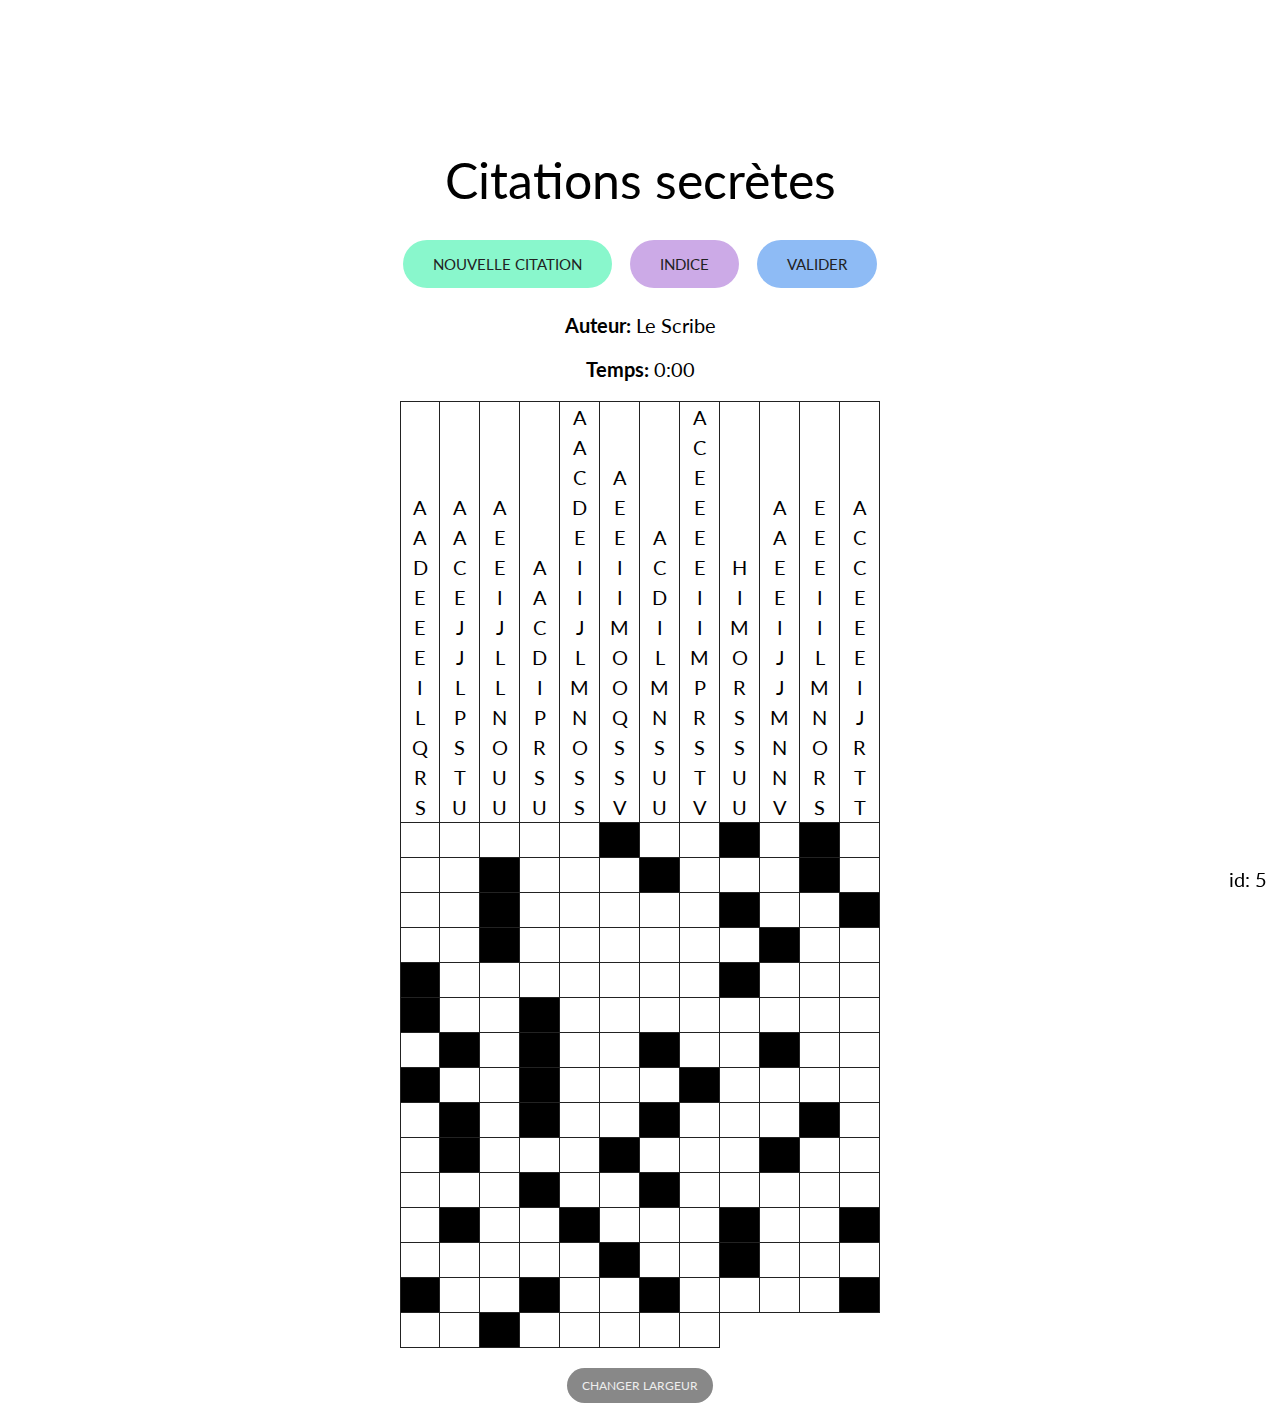
==== citations-secretes/index.html @ b46b03c9 "add citations secretes" ====
<html>
    <head>
        <meta charset="UTF-8">
        <meta name="viewport" content="width=device-width, initial-scale=1.0">

        <link href="https://fonts.googleapis.com/css?family=Lato:100,300,400,700,900" rel="stylesheet">

        <title>Citations secrètes</title>

        <link href="css/style.css" rel="stylesheet">

    </head>

    <body>

        <div id="custom-cursor" class="d-none">A</div>

        <div class="title">
            Citations secrètes
        </div>

        <div class="controls">
            <!-- Bouton en commentaire vu que l'API nécessite de rouler le site sur un serveur
            <a id="btn-new-quote" href="#" type="button" class="btn btn--primary btn--hover">Nouvelle citation (API)</a>
            -->
            <a id="btn-new-quote-local" href="#" type="button" class="btn btn--primary btn--hover">Nouvelle citation</a>
            <a href="#" class="btn btn--info btn--hover" id="btn-get-indice">Indice</a>
            <a href="#" class="btn btn--secondary btn--hover">Valider</a>
        </div>

        <div id="feedback" class="invalid-feedback"></div>
        <div class="quote">
            <div id="spinner" class="d-none">
                <span class='fa fa-spinner fa-spin'></span>
            </div>
        </div>

        <div class="container">
            <div class="author">
                <b>Auteur: </b><span id='auteur'></span>
            </div>
            <div class="timer-container">
                <b>Temps: </b><span id='timer'>0:00</span>
            </div>
            <div class="board">

                <div class="indices" id='indices'></div>

                <div class="reponses" id='reponses'></div>

            </div>
            <div class="controls">
                <a id="btn-change-width" href="#" type="button" class="btn btn--grey btn--hover btn-small">Changer largeur</a>
            </div>
        </div>

        <span id='idCitation'></span>

        <script src="js/jquery-3.2.1.min.js"></script>
        <script src="js/citations.js"></script>
        <script src="js/script.js"></script>
    </body>
</html>
---- citations-secretes/css/style.css ----
@import url('https://maxcdn.bootstrapcdn.com/font-awesome/4.5.0/css/font-awesome.css');


*,
*::after,
*::before {
    padding: 0;
    margin: 0;
    box-sizing: border-box;
}

html {
    font-size: 10px;
}

body {
    font-family: "Lato", sans-serif;
}

.title {
    width: 100%;
    text-align: center;
    margin: 150px 0 30px 0;
    font-size: 5rem;
}

.controls {
    width: 100%;
    text-align:center;
    margin-bottom: 2.5rem;
}

.container {
    width: 100%;
    text-align: center;
}

.author,
.timer-container {
    font-size: 2rem;
    margin-bottom: 2rem;
}
#idCitation {
    position: fixed;
    font-size: 2rem;
    bottom: 1vh;
    right:1vw;
}

.board {
    display: inline-block;
    clear: both;
    margin-bottom: 20px;
}
.col {
    width: 4rem;
    margin: 0;
    float:left;
    border: 1px #222 solid;
}

.col:not(:first-child){
    border-left: 0;
}

.col span {
    display: block;
    padding: .5rem;
    line-height: 2rem;
    font-size: 2rem;
}

.col span:hover {
    cursor: pointer;
}

.col--reponses {
    border-top: 0;
    border-bottom: 0;
}

.col--reponses span {
    height: 3.5rem;
    border-bottom: 1px #222 solid;
}

.btn {
    text-transform: uppercase;
    display: inline-block;
    border-radius: 10rem;
    padding: 15px 30px;
    font-size: 1.5rem;
    transition: all .2s;
    text-decoration: none;
    margin-right: 15px;
}

.btn-small {
    font-size: 1.2rem;
    padding: 10px 15px;
}
.btn:last-child {
    margin-right: 0;
}

.btn--hover:hover{
    cursor: pointer;
    transform: translateY(-.3rem);
    box-shadow: 0 5px 10px rgba(51, 51, 51, .2);
}

.btn:active {
    transform: translateY(-.1rem);
    box-shadow: 0 4px 8px rgba(51,51,51,.2);
}

.btn--white {
    background-color: #fff;
    color: #333;
}

.btn--grey {
    background-color: #888;
    color: #eee;
}

.btn--primary {
    background-color: rgb(137, 247, 204);
    color: #222;
}
.btn--secondary {
    background-color: rgb(142, 187, 245);
    color: #222;
}
.btn--info {
    background-color: rgb(204, 170, 231);
    color: #222;
}

.striked {
    text-decoration: line-through;
}

.invalid-feedback {
    text-align:center;
    font-size:2em;
    width: 100%;
    margin-bottom: 2.5rem;
    color: #FF0039;
}

.d-none {
    display: none !important;
}

.not-active {
  pointer-events: none;
  cursor: default;
  text-decoration: none;
  color: black;
  background-color: rgb(166, 166, 166);
}

.quote {
    text-align:center;
    font-size:2em;
    margin-bottom: 2.5rem;
}

#indice--selected {
    background-color:rgb(255, 168, 0);
}

.space {
    background-color: #000 !important;
}

.reponse:hover {
    background-color:rgba(0, 0, 0, 0.1);
}

.board ::-moz-selection{
    background-color:Transparent;
    color:#000;
}

.board ::selection {
    background-color:Transparent;
    color:#000;
}

.no-cursor {
    cursor:none;
}

#custom-cursor {
    position:absolute;
    pointer-events:none;
    display: block;
    padding: .5rem;
    line-height: 2rem;
    font-size: 2rem;
}
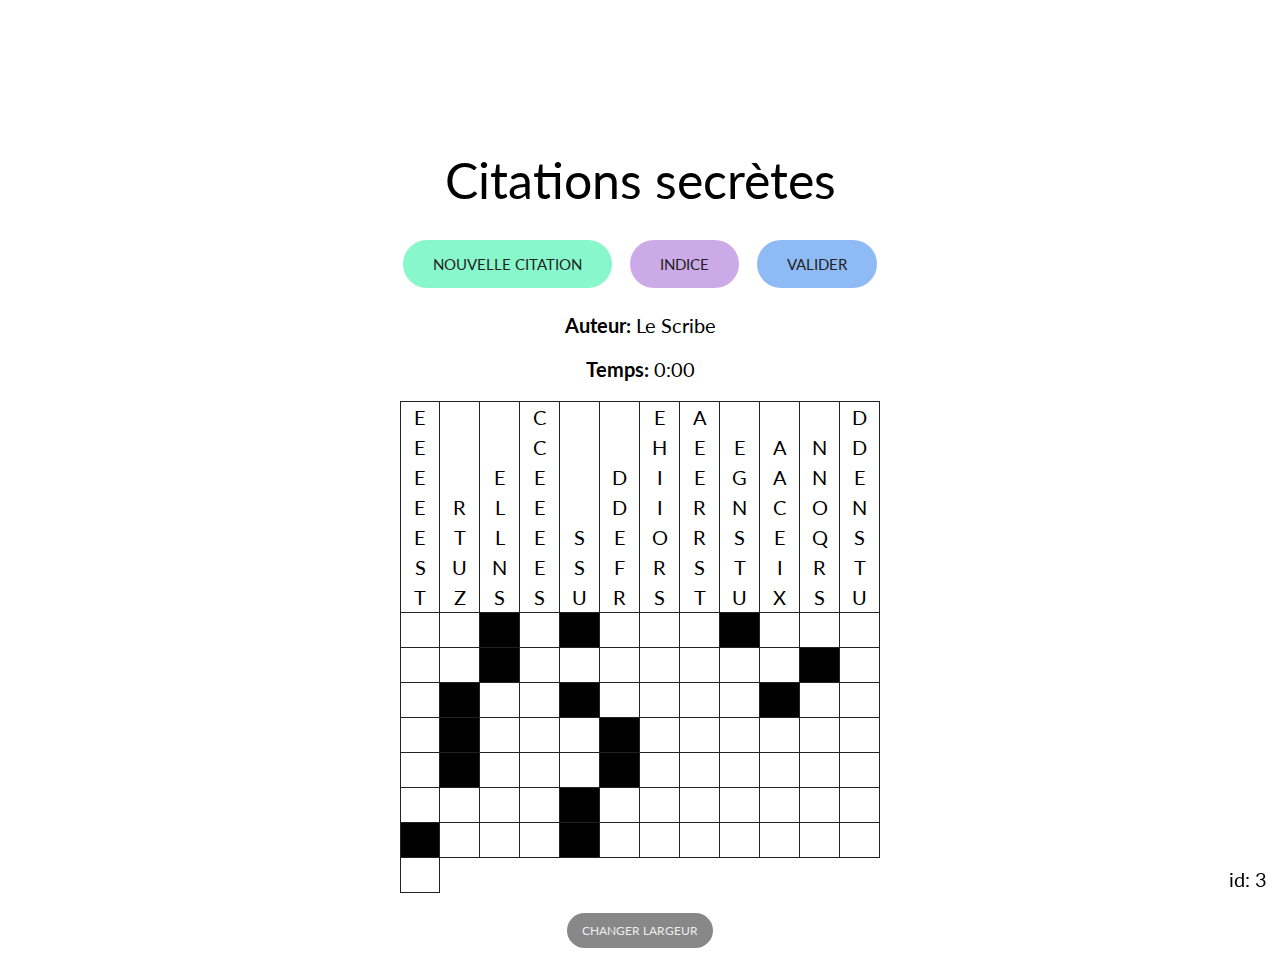
==== commit bf851711: "indice et reussi" ====
--- a/citations-secretes/index.html
+++ b/citations-secretes/index.html
@@ -4,6 +4,7 @@
         <meta name="viewport" content="width=device-width, initial-scale=1.0">
 
         <link href="https://fonts.googleapis.com/css?family=Lato:100,300,400,700,900" rel="stylesheet">
+        <link rel="stylesheet" href="https://use.fontawesome.com/releases/v5.6.3/css/all.css" integrity="sha384-UHRtZLI+pbxtHCWp1t77Bi1L4ZtiqrqD80Kn4Z8NTSRyMA2Fd33n5dQ8lWUE00s/" crossorigin="anonymous">
 
         <title>Citations secrètes</title>
 
@@ -24,8 +25,8 @@
             <a id="btn-new-quote" href="#" type="button" class="btn btn--primary btn--hover">Nouvelle citation (API)</a>
             -->
             <a id="btn-new-quote-local" href="#" type="button" class="btn btn--primary btn--hover">Nouvelle citation</a>
-            <a href="#" class="btn btn--info btn--hover" id="btn-get-indice">Indice</a>
-            <a href="#" class="btn btn--secondary btn--hover">Valider</a>
+            <a id="btn-get-indice" href="#" class="btn btn--info btn--hover">Indice</a>
+            <a id="btn-validate" href="#" class="btn btn--secondary btn--hover">Valider</a>
         </div>
 
         <div id="feedback" class="invalid-feedback"></div>
@@ -56,6 +57,15 @@
 
         <span id='idCitation'></span>
 
+        <div id='success-message'>
+            <div id="success-text">
+                <i class="fas fa-grin-beam"></i>
+                <br />
+                Réussi!
+            </div>
+        </div>
+
+
         <script src="js/jquery-3.2.1.min.js"></script>
         <script src="js/citations.js"></script>
         <script src="js/script.js"></script>
--- a/citations-secretes/css/style.css
+++ b/citations-secretes/css/style.css
@@ -201,3 +201,18 @@
     line-height: 2rem;
     font-size: 2rem;
 }
+
+#success-message {
+    display: none;
+    position: fixed;
+    text-align: center;
+    top:0;
+    height: 100vh;
+    width: 100vw;
+    background-color: rgb(0, 120, 16, 0.9);
+    font: small-caps bold 100px cursive;
+    color:#ffffff;
+}
+#success-text {
+  margin-top:35vh;
+}
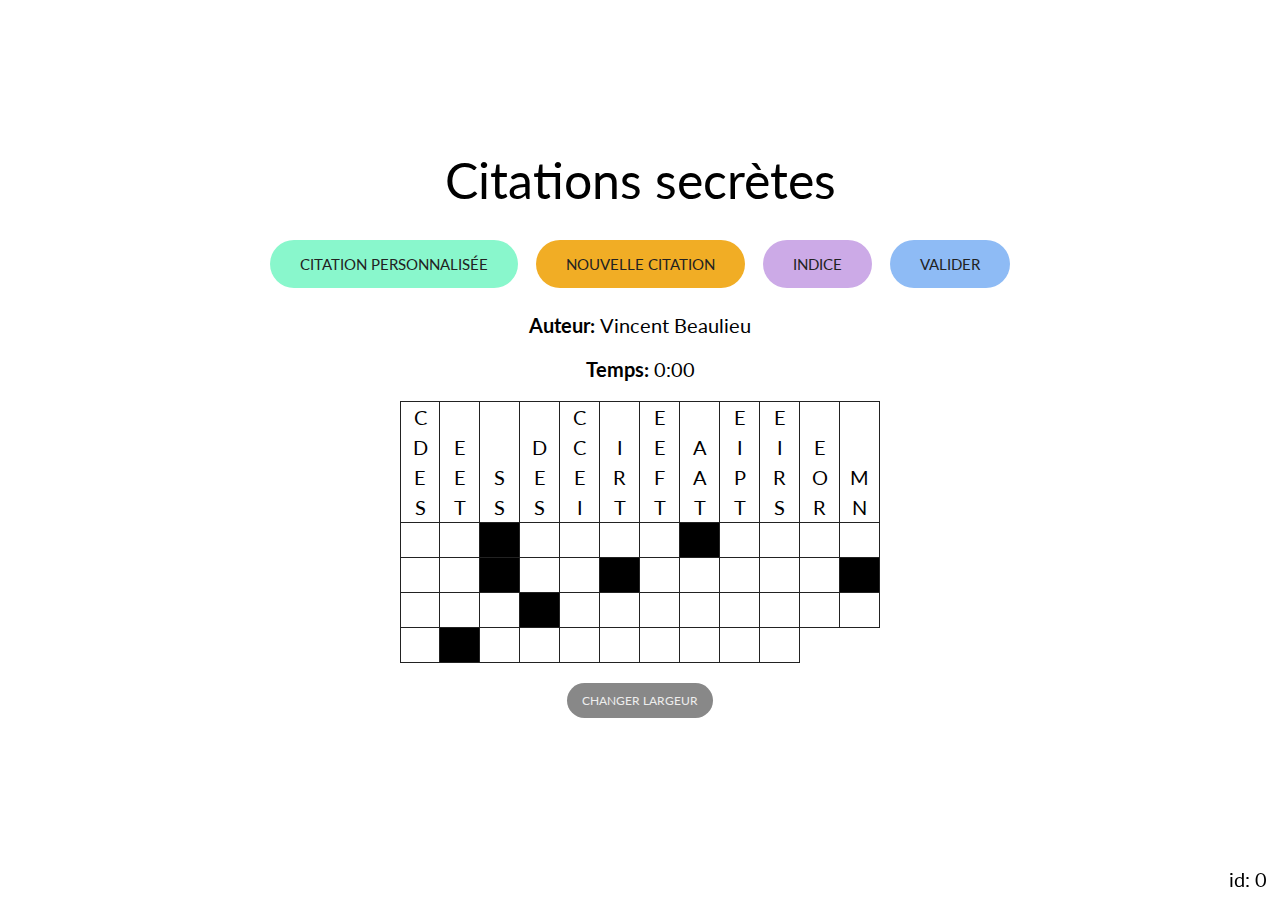
==== commit 18f21458: "update citation-secretes" ====
--- a/citations-secretes/index.html
+++ b/citations-secretes/index.html
@@ -24,9 +24,16 @@
             <!-- Bouton en commentaire vu que l'API nécessite de rouler le site sur un serveur
             <a id="btn-new-quote" href="#" type="button" class="btn btn--primary btn--hover">Nouvelle citation (API)</a>
             -->
-            <a id="btn-new-quote-local" href="#" type="button" class="btn btn--primary btn--hover">Nouvelle citation</a>
+            <a id="btn-custom-quote" href="#" type="button" class="btn btn--primary btn--hover">Citation personnalisée</a>
+            <a id="btn-new-quote-local" href="#" type="button" class="btn btn--warning btn--hover">Nouvelle citation</a>
             <a id="btn-get-indice" href="#" class="btn btn--info btn--hover">Indice</a>
             <a id="btn-validate" href="#" class="btn btn--secondary btn--hover">Valider</a>
+        </div>
+
+        <div class="controls" id="custom-quote" style="display:none;">
+            <textarea id='custom-quote-input' class='input'></textarea>
+            <br /><br />
+            <a id="btn-enter-custom-quote" href="#" class="btn btn--light btn--hover btn-small">Entrer</a>
         </div>
 
         <div id="feedback" class="invalid-feedback"></div>
--- a/citations-secretes/css/style.css
+++ b/citations-secretes/css/style.css
@@ -119,6 +119,11 @@
     color: #333;
 }
 
+.btn--light {
+    background-color: #ececec;
+    color: #333;
+}
+
 .btn--grey {
     background-color: #888;
     color: #eee;
@@ -130,6 +135,10 @@
 }
 .btn--secondary {
     background-color: rgb(142, 187, 245);
+    color: #222;
+}
+.btn--warning {
+    background-color: rgb(241, 173, 37);
     color: #222;
 }
 .btn--info {
@@ -216,3 +225,21 @@
 #success-text {
   margin-top:35vh;
 }
+
+.reponse--error {
+    color:rgb(255, 0, 0);
+    background-color:rgb(255, 0, 0, 0.2);
+}
+
+.input {
+    padding:5px;
+    border:2px solid #ccc;
+    -webkit-border-radius: 5px;
+    border-radius: 5px;
+    width:40%;
+    height:10vh;
+}
+
+.input:focus {
+    border-color:#333;
+}
